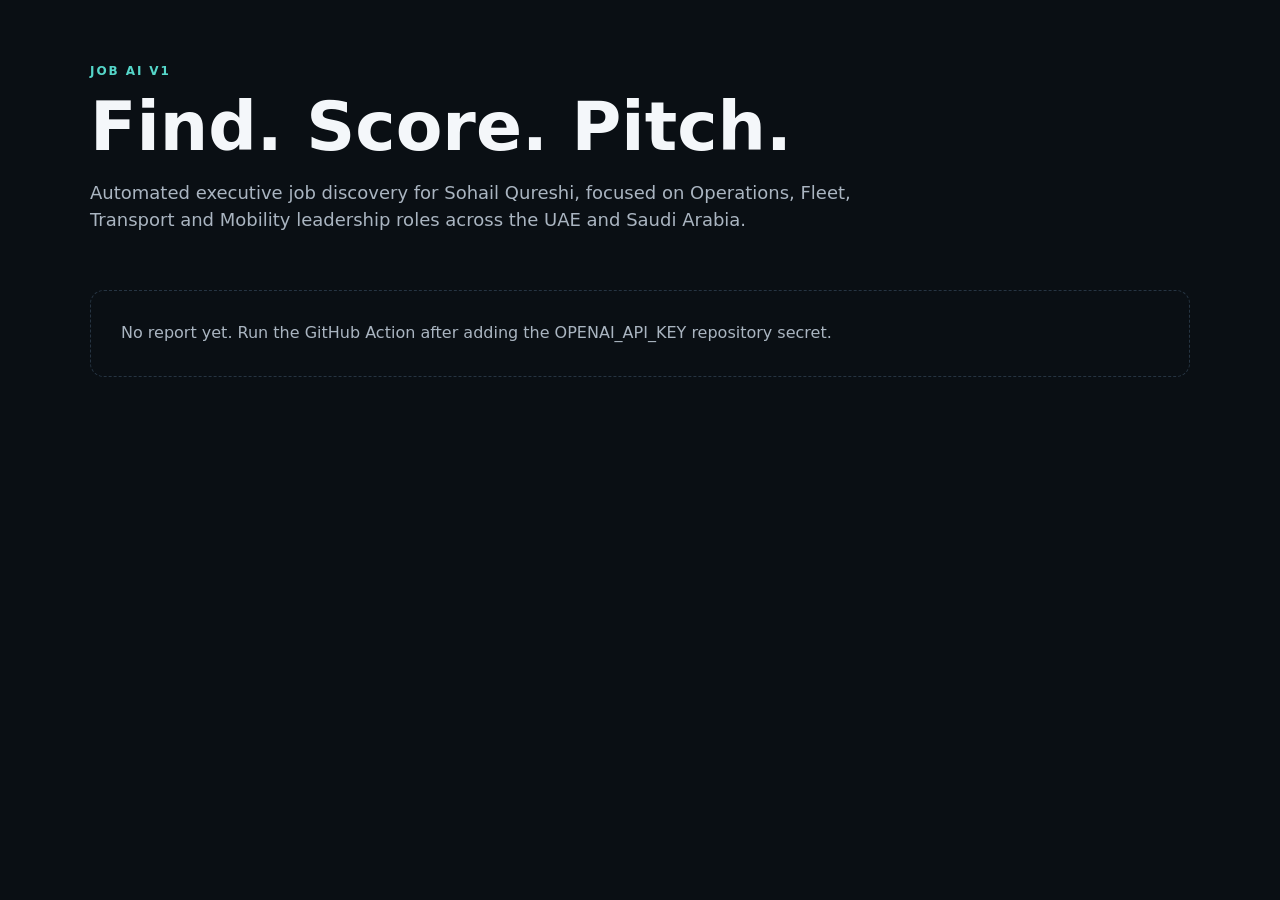
==== job-ai-v1/index.html @ 6c8bf8d5 "Add Job AI V1 dashboard" ====
<!DOCTYPE html>
<html lang="en">
<head>
  <meta charset="UTF-8" />
  <meta name="viewport" content="width=device-width, initial-scale=1.0" />
  <title>Sohail Qureshi | AI Job Outreach Engine</title>
  <style>
    :root{--bg:#0a0f14;--panel:#131c25;--line:#263442;--text:#f4f7fa;--muted:#aab5c1;--accent:#55d6c9}
    *{box-sizing:border-box}body{margin:0;background:var(--bg);color:var(--text);font-family:Inter,system-ui,sans-serif;line-height:1.55}.wrap{width:min(1100px,calc(100% - 36px));margin:auto;padding:50px 0}.eyebrow{color:var(--accent);font-size:12px;font-weight:900;letter-spacing:.16em;text-transform:uppercase}h1{font-size:clamp(38px,6vw,68px);line-height:1;margin:8px 0 14px}.lead{color:var(--muted);font-size:18px;max-width:800px}.summary{display:grid;grid-template-columns:repeat(3,1fr);gap:14px;margin:28px 0}.card,.job{background:var(--panel);border:1px solid var(--line);border-radius:16px;padding:20px}.card strong{display:block;font-size:28px;color:var(--accent)}.card span{color:var(--muted);font-size:13px}.job{margin:15px 0}.job-head{display:flex;justify-content:space-between;gap:20px;align-items:flex-start}.score{font-size:26px;font-weight:900;color:var(--accent);white-space:nowrap}.meta{color:var(--muted);font-size:14px}.pill{display:inline-block;border:1px solid var(--line);border-radius:999px;padding:5px 9px;font-size:12px;margin:4px 4px 0 0}.pitch{background:#0e151c;border-left:3px solid var(--accent);padding:14px;margin-top:14px;color:#d6dee6}.actions a{display:inline-block;margin:10px 8px 0 0;padding:9px 12px;border-radius:9px;border:1px solid var(--line);color:var(--text);text-decoration:none}.empty{padding:30px;border:1px dashed var(--line);border-radius:14px;color:var(--muted)}@media(max-width:700px){.summary{grid-template-columns:1fr}.job-head{flex-direction:column}.wrap{padding-top:28px}}
  </style>
</head>
<body>
  <main class="wrap">
    <p class="eyebrow">Job AI V1</p>
    <h1>Find. Score. Pitch.</h1>
    <p class="lead">Automated executive job discovery for Sohail Qureshi, focused on Operations, Fleet, Transport and Mobility leadership roles across the UAE and Saudi Arabia.</p>
    <section class="summary" id="summary"></section>
    <section id="jobs"><div class="empty">No report yet. Run the GitHub Action after adding the OPENAI_API_KEY repository secret.</div></section>
  </main>
<script>
async function load(){
  try{
    const r=await fetch('./output/latest.json?ts='+Date.now());
    if(!r.ok) throw new Error('No report');
    const d=await r.json();
    const s=d.summary||{};
    document.getElementById('summary').innerHTML=`
      <div class="card"><strong>${s.credible_jobs_found ?? d.jobs.length}</strong><span>Credible opportunities</span></div>
      <div class="card"><strong>${s.high_fit_count ?? 0}</strong><span>High-fit roles</span></div>
      <div class="card"><strong>${(s.searched_markets||[]).join(' · ') || 'UAE · KSA'}</strong><span>Markets searched</span></div>`;
    const jobs=(d.jobs||[]).map(j=>`<article class="job">
      <div class="job-head"><div><h2>${j.rank}. ${j.job_title}</h2><div class="meta">${j.company} · ${j.location} · Live confidence: ${j.live_confidence}</div></div><div class="score">${j.fit_score}/100</div></div>
      <div>${(j.why_fit||[]).map(x=>`<span class="pill">${x}</span>`).join('')}</div>
      <div class="pitch"><strong>${j.email_subject}</strong><br><br>${j.email_pitch}</div>
      <div class="actions">${j.job_url?`<a href="${j.job_url}" target="_blank">Open job</a>`:''}${j.source_url?`<a href="${j.source_url}" target="_blank">Source</a>`:''}</div>
    </article>`).join('');
    document.getElementById('jobs').innerHTML=jobs||'<div class="empty">No qualifying jobs found in the latest run.</div>';
  }catch(e){}
}
load();
</script>
</body>
</html>
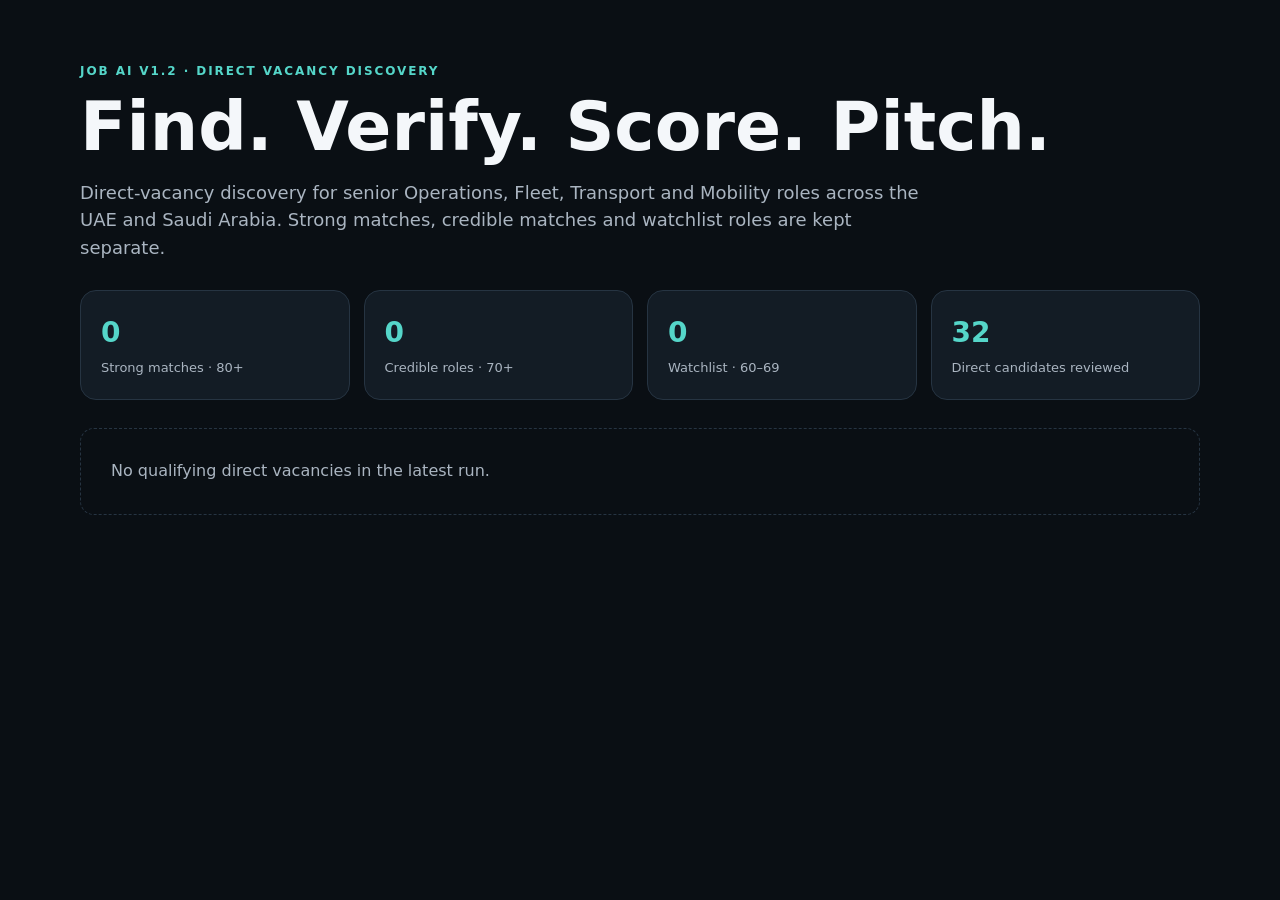
==== commit 22e516f8: "Update Job AI dashboard for V1.2" ====
--- a/job-ai-v1/index.html
+++ b/job-ai-v1/index.html
@@ -3,39 +3,39 @@
 <head>
   <meta charset="UTF-8" />
   <meta name="viewport" content="width=device-width, initial-scale=1.0" />
-  <title>Sohail Qureshi | AI Job Outreach Engine</title>
+  <title>Sohail Qureshi | AI Job Outreach Engine V1.2</title>
   <style>
-    :root{--bg:#0a0f14;--panel:#131c25;--line:#263442;--text:#f4f7fa;--muted:#aab5c1;--accent:#55d6c9}
-    *{box-sizing:border-box}body{margin:0;background:var(--bg);color:var(--text);font-family:Inter,system-ui,sans-serif;line-height:1.55}.wrap{width:min(1100px,calc(100% - 36px));margin:auto;padding:50px 0}.eyebrow{color:var(--accent);font-size:12px;font-weight:900;letter-spacing:.16em;text-transform:uppercase}h1{font-size:clamp(38px,6vw,68px);line-height:1;margin:8px 0 14px}.lead{color:var(--muted);font-size:18px;max-width:800px}.summary{display:grid;grid-template-columns:repeat(3,1fr);gap:14px;margin:28px 0}.card,.job{background:var(--panel);border:1px solid var(--line);border-radius:16px;padding:20px}.card strong{display:block;font-size:28px;color:var(--accent)}.card span{color:var(--muted);font-size:13px}.job{margin:15px 0}.job-head{display:flex;justify-content:space-between;gap:20px;align-items:flex-start}.score{font-size:26px;font-weight:900;color:var(--accent);white-space:nowrap}.meta{color:var(--muted);font-size:14px}.pill{display:inline-block;border:1px solid var(--line);border-radius:999px;padding:5px 9px;font-size:12px;margin:4px 4px 0 0}.pitch{background:#0e151c;border-left:3px solid var(--accent);padding:14px;margin-top:14px;color:#d6dee6}.actions a{display:inline-block;margin:10px 8px 0 0;padding:9px 12px;border-radius:9px;border:1px solid var(--line);color:var(--text);text-decoration:none}.empty{padding:30px;border:1px dashed var(--line);border-radius:14px;color:var(--muted)}@media(max-width:700px){.summary{grid-template-columns:1fr}.job-head{flex-direction:column}.wrap{padding-top:28px}}
+    :root{--bg:#0a0f14;--panel:#131c25;--line:#263442;--text:#f4f7fa;--muted:#aab5c1;--accent:#55d6c9;--watch:#d7b25b}
+    *{box-sizing:border-box}body{margin:0;background:var(--bg);color:var(--text);font-family:Inter,system-ui,sans-serif;line-height:1.55}.wrap{width:min(1120px,calc(100% - 36px));margin:auto;padding:50px 0}.eyebrow{color:var(--accent);font-size:12px;font-weight:900;letter-spacing:.16em;text-transform:uppercase}h1{font-size:clamp(38px,6vw,68px);line-height:1;margin:8px 0 14px}.lead{color:var(--muted);font-size:18px;max-width:850px}.summary{display:grid;grid-template-columns:repeat(4,1fr);gap:14px;margin:28px 0}.card,.job{background:var(--panel);border:1px solid var(--line);border-radius:16px;padding:20px}.card strong{display:block;font-size:28px;color:var(--accent)}.card span{color:var(--muted);font-size:13px}.job{margin:15px 0}.job-head{display:flex;justify-content:space-between;gap:20px;align-items:flex-start}.score{font-size:26px;font-weight:900;color:var(--accent);white-space:nowrap}.meta{color:var(--muted);font-size:14px}.tier{display:inline-block;margin-top:8px;border:1px solid var(--line);border-radius:999px;padding:4px 8px;font-size:11px;text-transform:uppercase;letter-spacing:.08em}.tier.watchlist{color:var(--watch)}.pill{display:inline-block;border:1px solid var(--line);border-radius:999px;padding:5px 9px;font-size:12px;margin:4px 4px 0 0}.pitch{background:#0e151c;border-left:3px solid var(--accent);padding:14px;margin-top:14px;color:#d6dee6}.actions a{display:inline-block;margin:10px 8px 0 0;padding:9px 12px;border-radius:9px;border:1px solid var(--line);color:var(--text);text-decoration:none}.empty{padding:30px;border:1px dashed var(--line);border-radius:14px;color:var(--muted)}@media(max-width:800px){.summary{grid-template-columns:1fr 1fr}}@media(max-width:650px){.summary{grid-template-columns:1fr}.job-head{flex-direction:column}.wrap{padding-top:28px}}
   </style>
 </head>
 <body>
   <main class="wrap">
-    <p class="eyebrow">Job AI V1</p>
-    <h1>Find. Score. Pitch.</h1>
-    <p class="lead">Automated executive job discovery for Sohail Qureshi, focused on Operations, Fleet, Transport and Mobility leadership roles across the UAE and Saudi Arabia.</p>
+    <p class="eyebrow">Job AI V1.2 · Direct Vacancy Discovery</p>
+    <h1>Find. Verify. Score. Pitch.</h1>
+    <p class="lead">Direct-vacancy discovery for senior Operations, Fleet, Transport and Mobility roles across the UAE and Saudi Arabia. Strong matches, credible matches and watchlist roles are kept separate.</p>
     <section class="summary" id="summary"></section>
-    <section id="jobs"><div class="empty">No report yet. Run the GitHub Action after adding the OPENAI_API_KEY repository secret.</div></section>
+    <section id="jobs"><div class="empty">No V1.2 report yet. Run Job AI V1.2 from GitHub Actions.</div></section>
   </main>
 <script>
+function esc(v=''){return String(v).replace(/[&<>"']/g,m=>({'&':'&amp;','<':'&lt;','>':'&gt;','"':'&quot;',"'":'&#39;'}[m]))}
 async function load(){
   try{
     const r=await fetch('./output/latest.json?ts='+Date.now());
     if(!r.ok) throw new Error('No report');
-    const d=await r.json();
-    const s=d.summary||{};
+    const d=await r.json(), s=d.summary||{}, jobs=d.jobs||[];
     document.getElementById('summary').innerHTML=`
-      <div class="card"><strong>${s.credible_jobs_found ?? d.jobs.length}</strong><span>Credible opportunities</span></div>
-      <div class="card"><strong>${s.high_fit_count ?? 0}</strong><span>High-fit roles</span></div>
-      <div class="card"><strong>${(s.searched_markets||[]).join(' · ') || 'UAE · KSA'}</strong><span>Markets searched</span></div>`;
-    const jobs=(d.jobs||[]).map(j=>`<article class="job">
-      <div class="job-head"><div><h2>${j.rank}. ${j.job_title}</h2><div class="meta">${j.company} · ${j.location} · Live confidence: ${j.live_confidence}</div></div><div class="score">${j.fit_score}/100</div></div>
-      <div>${(j.why_fit||[]).map(x=>`<span class="pill">${x}</span>`).join('')}</div>
-      <div class="pitch"><strong>${j.email_subject}</strong><br><br>${j.email_pitch}</div>
-      <div class="actions">${j.job_url?`<a href="${j.job_url}" target="_blank">Open job</a>`:''}${j.source_url?`<a href="${j.source_url}" target="_blank">Source</a>`:''}</div>
-    </article>`).join('');
-    document.getElementById('jobs').innerHTML=jobs||'<div class="empty">No qualifying jobs found in the latest run.</div>';
-  }catch(e){}
+      <div class="card"><strong>${s.high_fit_count ?? 0}</strong><span>Strong matches · 80+</span></div>
+      <div class="card"><strong>${s.credible_jobs_found ?? 0}</strong><span>Credible roles · 70+</span></div>
+      <div class="card"><strong>${s.watchlist_count ?? 0}</strong><span>Watchlist · 60–69</span></div>
+      <div class="card"><strong>${s.discovery_candidates_reviewed ?? 0}</strong><span>Direct candidates reviewed</span></div>`;
+    document.getElementById('jobs').innerHTML=jobs.map(j=>`<article class="job">
+      <div class="job-head"><div><h2>${j.rank}. ${esc(j.job_title)}</h2><div class="meta">${esc(j.company)} · ${esc(j.location)} · Live confidence: ${esc(j.live_confidence)}</div><span class="tier ${esc(j.fit_tier)}">${esc(j.fit_tier)}</span></div><div class="score">${j.fit_score}/100</div></div>
+      <div>${(j.why_fit||[]).map(x=>`<span class="pill">${esc(x)}</span>`).join('')}</div>
+      <div class="pitch"><strong>${esc(j.email_subject)}</strong><br><br>${esc(j.email_pitch)}</div>
+      <div class="actions">${j.job_url?`<a href="${esc(j.job_url)}" target="_blank" rel="noopener">Open vacancy</a>`:''}</div>
+    </article>`).join('') || '<div class="empty">No qualifying direct vacancies in the latest run.</div>';
+  }catch(e){document.getElementById('jobs').innerHTML='<div class="empty">Report unavailable.</div>'}
 }
 load();
 </script>
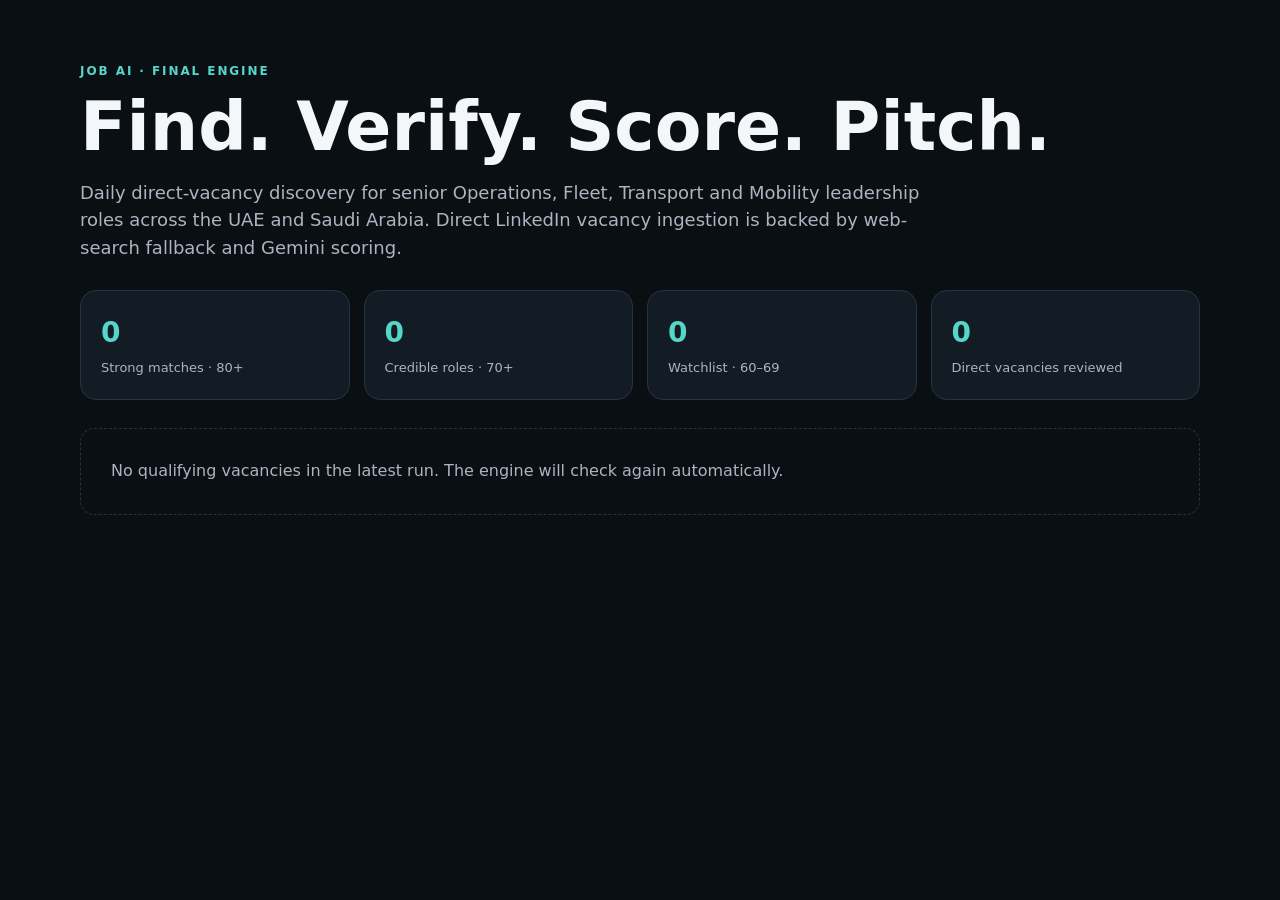
==== commit c7878a05: "Finalize Job AI dashboard" ====
--- a/job-ai-v1/index.html
+++ b/job-ai-v1/index.html
@@ -3,7 +3,7 @@
 <head>
   <meta charset="UTF-8" />
   <meta name="viewport" content="width=device-width, initial-scale=1.0" />
-  <title>Sohail Qureshi | AI Job Outreach Engine V1.2</title>
+  <title>Sohail Qureshi | Job AI Final</title>
   <style>
     :root{--bg:#0a0f14;--panel:#131c25;--line:#263442;--text:#f4f7fa;--muted:#aab5c1;--accent:#55d6c9;--watch:#d7b25b}
     *{box-sizing:border-box}body{margin:0;background:var(--bg);color:var(--text);font-family:Inter,system-ui,sans-serif;line-height:1.55}.wrap{width:min(1120px,calc(100% - 36px));margin:auto;padding:50px 0}.eyebrow{color:var(--accent);font-size:12px;font-weight:900;letter-spacing:.16em;text-transform:uppercase}h1{font-size:clamp(38px,6vw,68px);line-height:1;margin:8px 0 14px}.lead{color:var(--muted);font-size:18px;max-width:850px}.summary{display:grid;grid-template-columns:repeat(4,1fr);gap:14px;margin:28px 0}.card,.job{background:var(--panel);border:1px solid var(--line);border-radius:16px;padding:20px}.card strong{display:block;font-size:28px;color:var(--accent)}.card span{color:var(--muted);font-size:13px}.job{margin:15px 0}.job-head{display:flex;justify-content:space-between;gap:20px;align-items:flex-start}.score{font-size:26px;font-weight:900;color:var(--accent);white-space:nowrap}.meta{color:var(--muted);font-size:14px}.tier{display:inline-block;margin-top:8px;border:1px solid var(--line);border-radius:999px;padding:4px 8px;font-size:11px;text-transform:uppercase;letter-spacing:.08em}.tier.watchlist{color:var(--watch)}.pill{display:inline-block;border:1px solid var(--line);border-radius:999px;padding:5px 9px;font-size:12px;margin:4px 4px 0 0}.pitch{background:#0e151c;border-left:3px solid var(--accent);padding:14px;margin-top:14px;color:#d6dee6}.actions a{display:inline-block;margin:10px 8px 0 0;padding:9px 12px;border-radius:9px;border:1px solid var(--line);color:var(--text);text-decoration:none}.empty{padding:30px;border:1px dashed var(--line);border-radius:14px;color:var(--muted)}@media(max-width:800px){.summary{grid-template-columns:1fr 1fr}}@media(max-width:650px){.summary{grid-template-columns:1fr}.job-head{flex-direction:column}.wrap{padding-top:28px}}
@@ -11,33 +11,32 @@
 </head>
 <body>
   <main class="wrap">
-    <p class="eyebrow">Job AI V1.2 · Direct Vacancy Discovery</p>
+    <p class="eyebrow">Job AI · Final Engine</p>
     <h1>Find. Verify. Score. Pitch.</h1>
-    <p class="lead">Direct-vacancy discovery for senior Operations, Fleet, Transport and Mobility roles across the UAE and Saudi Arabia. Strong matches, credible matches and watchlist roles are kept separate.</p>
+    <p class="lead">Daily direct-vacancy discovery for senior Operations, Fleet, Transport and Mobility leadership roles across the UAE and Saudi Arabia. Direct LinkedIn vacancy ingestion is backed by web-search fallback and Gemini scoring.</p>
     <section class="summary" id="summary"></section>
-    <section id="jobs"><div class="empty">No V1.2 report yet. Run Job AI V1.2 from GitHub Actions.</div></section>
+    <section id="jobs"><div class="empty">Waiting for the next automated report.</div></section>
   </main>
 <script>
 function esc(v=''){return String(v).replace(/[&<>"']/g,m=>({'&':'&amp;','<':'&lt;','>':'&gt;','"':'&quot;',"'":'&#39;'}[m]))}
 async function load(){
   try{
-    const r=await fetch('./output/latest.json?ts='+Date.now());
-    if(!r.ok) throw new Error('No report');
+    const r=await fetch('./output/latest.json?ts='+Date.now()); if(!r.ok) throw new Error('No report');
     const d=await r.json(), s=d.summary||{}, jobs=d.jobs||[];
     document.getElementById('summary').innerHTML=`
       <div class="card"><strong>${s.high_fit_count ?? 0}</strong><span>Strong matches · 80+</span></div>
       <div class="card"><strong>${s.credible_jobs_found ?? 0}</strong><span>Credible roles · 70+</span></div>
       <div class="card"><strong>${s.watchlist_count ?? 0}</strong><span>Watchlist · 60–69</span></div>
-      <div class="card"><strong>${s.discovery_candidates_reviewed ?? 0}</strong><span>Direct candidates reviewed</span></div>`;
+      <div class="card"><strong>${s.discovery_candidates_reviewed ?? 0}</strong><span>Direct vacancies reviewed</span></div>`;
     document.getElementById('jobs').innerHTML=jobs.map(j=>`<article class="job">
       <div class="job-head"><div><h2>${j.rank}. ${esc(j.job_title)}</h2><div class="meta">${esc(j.company)} · ${esc(j.location)} · Live confidence: ${esc(j.live_confidence)}</div><span class="tier ${esc(j.fit_tier)}">${esc(j.fit_tier)}</span></div><div class="score">${j.fit_score}/100</div></div>
       <div>${(j.why_fit||[]).map(x=>`<span class="pill">${esc(x)}</span>`).join('')}</div>
-      <div class="pitch"><strong>${esc(j.email_subject)}</strong><br><br>${esc(j.email_pitch)}</div>
+      ${(j.email_subject||j.email_pitch)?`<div class="pitch"><strong>${esc(j.email_subject)}</strong><br><br>${esc(j.email_pitch)}</div>`:''}
       <div class="actions">${j.job_url?`<a href="${esc(j.job_url)}" target="_blank" rel="noopener">Open vacancy</a>`:''}</div>
-    </article>`).join('') || '<div class="empty">No qualifying direct vacancies in the latest run.</div>';
+    </article>`).join('') || '<div class="empty">No qualifying vacancies in the latest run. The engine will check again automatically.</div>';
   }catch(e){document.getElementById('jobs').innerHTML='<div class="empty">Report unavailable.</div>'}
 }
 load();
 </script>
 </body>
-</html>
+</html>
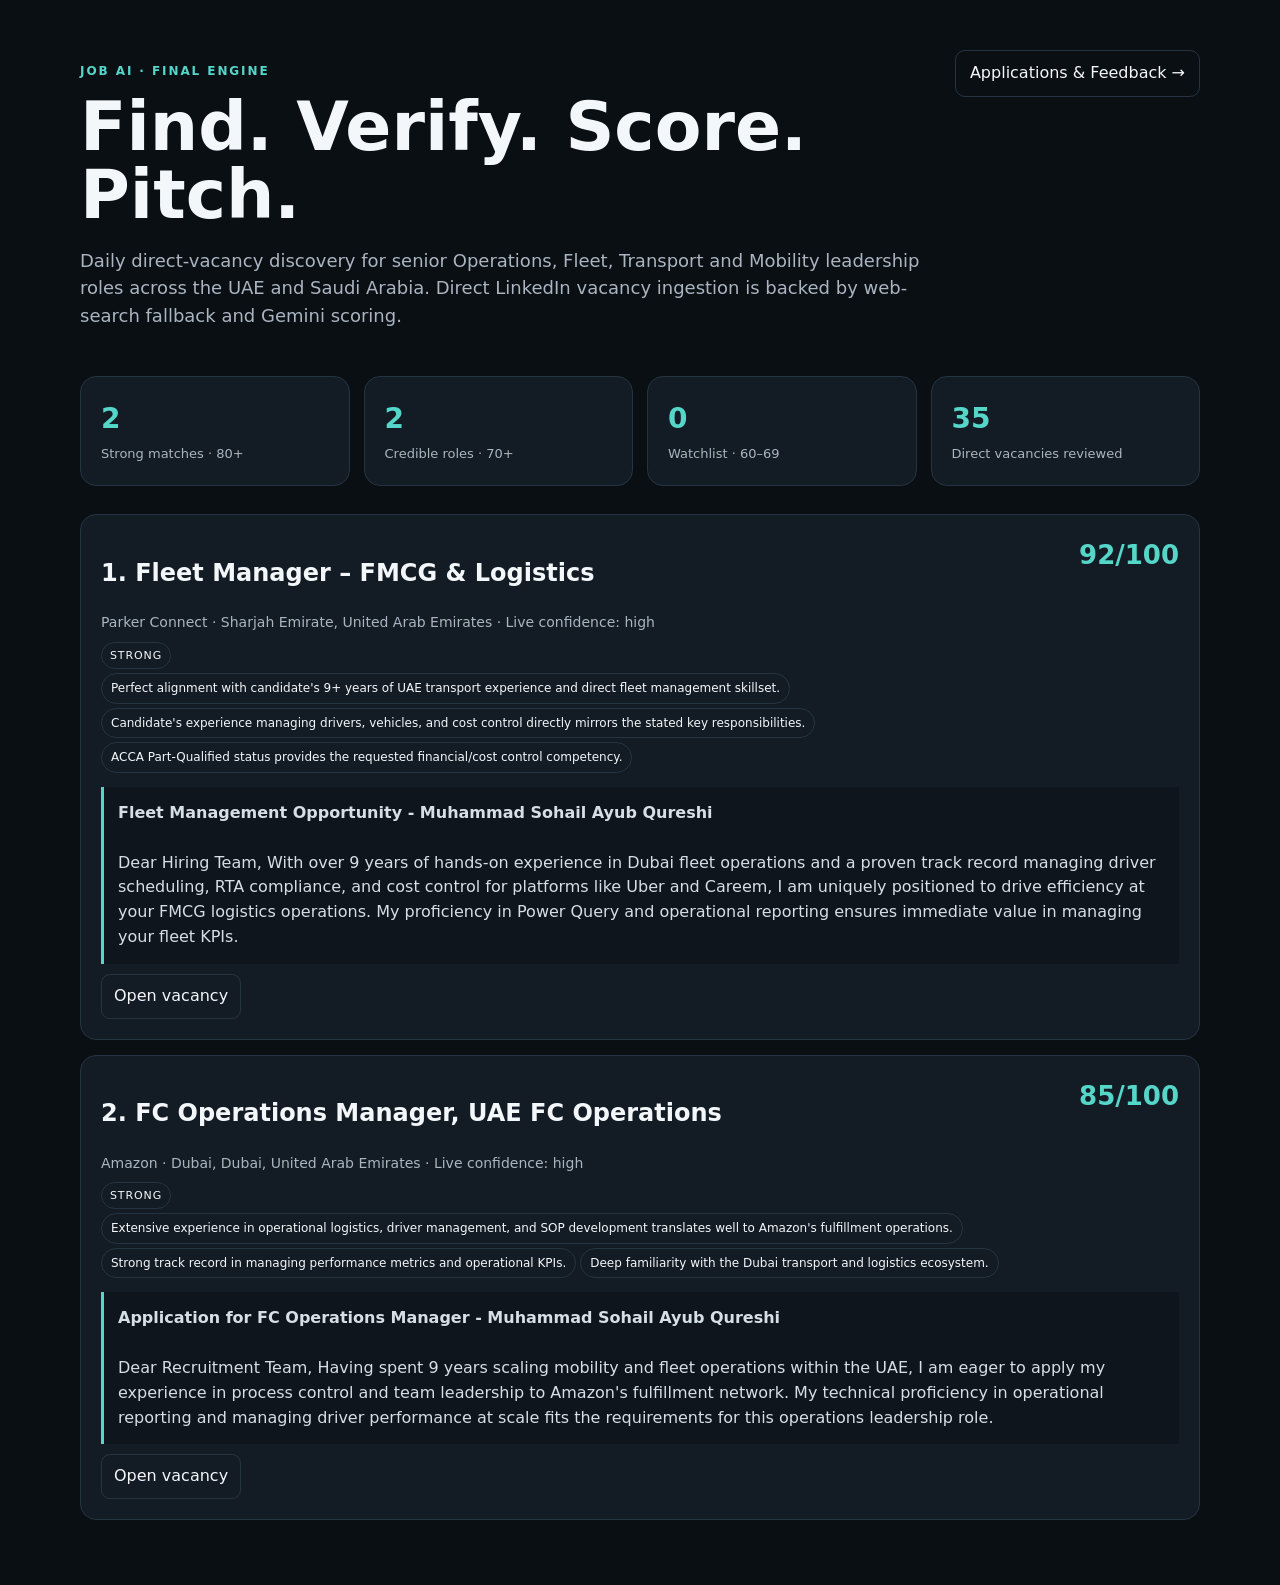
==== commit 766caa89: "Link Job AI dashboard to application tracker" ====
--- a/job-ai-v1/index.html
+++ b/job-ai-v1/index.html
@@ -6,14 +6,12 @@
   <title>Sohail Qureshi | Job AI Final</title>
   <style>
     :root{--bg:#0a0f14;--panel:#131c25;--line:#263442;--text:#f4f7fa;--muted:#aab5c1;--accent:#55d6c9;--watch:#d7b25b}
-    *{box-sizing:border-box}body{margin:0;background:var(--bg);color:var(--text);font-family:Inter,system-ui,sans-serif;line-height:1.55}.wrap{width:min(1120px,calc(100% - 36px));margin:auto;padding:50px 0}.eyebrow{color:var(--accent);font-size:12px;font-weight:900;letter-spacing:.16em;text-transform:uppercase}h1{font-size:clamp(38px,6vw,68px);line-height:1;margin:8px 0 14px}.lead{color:var(--muted);font-size:18px;max-width:850px}.summary{display:grid;grid-template-columns:repeat(4,1fr);gap:14px;margin:28px 0}.card,.job{background:var(--panel);border:1px solid var(--line);border-radius:16px;padding:20px}.card strong{display:block;font-size:28px;color:var(--accent)}.card span{color:var(--muted);font-size:13px}.job{margin:15px 0}.job-head{display:flex;justify-content:space-between;gap:20px;align-items:flex-start}.score{font-size:26px;font-weight:900;color:var(--accent);white-space:nowrap}.meta{color:var(--muted);font-size:14px}.tier{display:inline-block;margin-top:8px;border:1px solid var(--line);border-radius:999px;padding:4px 8px;font-size:11px;text-transform:uppercase;letter-spacing:.08em}.tier.watchlist{color:var(--watch)}.pill{display:inline-block;border:1px solid var(--line);border-radius:999px;padding:5px 9px;font-size:12px;margin:4px 4px 0 0}.pitch{background:#0e151c;border-left:3px solid var(--accent);padding:14px;margin-top:14px;color:#d6dee6}.actions a{display:inline-block;margin:10px 8px 0 0;padding:9px 12px;border-radius:9px;border:1px solid var(--line);color:var(--text);text-decoration:none}.empty{padding:30px;border:1px dashed var(--line);border-radius:14px;color:var(--muted)}@media(max-width:800px){.summary{grid-template-columns:1fr 1fr}}@media(max-width:650px){.summary{grid-template-columns:1fr}.job-head{flex-direction:column}.wrap{padding-top:28px}}
+    *{box-sizing:border-box}body{margin:0;background:var(--bg);color:var(--text);font-family:Inter,system-ui,sans-serif;line-height:1.55}.wrap{width:min(1120px,calc(100% - 36px));margin:auto;padding:50px 0}.eyebrow{color:var(--accent);font-size:12px;font-weight:900;letter-spacing:.16em;text-transform:uppercase}h1{font-size:clamp(38px,6vw,68px);line-height:1;margin:8px 0 14px}.lead{color:var(--muted);font-size:18px;max-width:850px}.top{display:flex;justify-content:space-between;gap:20px;align-items:flex-start}.tracker-link{display:inline-block;border:1px solid var(--line);border-radius:10px;padding:10px 14px;color:var(--text);text-decoration:none;white-space:nowrap}.summary{display:grid;grid-template-columns:repeat(4,1fr);gap:14px;margin:28px 0}.card,.job{background:var(--panel);border:1px solid var(--line);border-radius:16px;padding:20px}.card strong{display:block;font-size:28px;color:var(--accent)}.card span{color:var(--muted);font-size:13px}.job{margin:15px 0}.job-head{display:flex;justify-content:space-between;gap:20px;align-items:flex-start}.score{font-size:26px;font-weight:900;color:var(--accent);white-space:nowrap}.meta{color:var(--muted);font-size:14px}.tier{display:inline-block;margin-top:8px;border:1px solid var(--line);border-radius:999px;padding:4px 8px;font-size:11px;text-transform:uppercase;letter-spacing:.08em}.tier.watchlist{color:var(--watch)}.pill{display:inline-block;border:1px solid var(--line);border-radius:999px;padding:5px 9px;font-size:12px;margin:4px 4px 0 0}.pitch{background:#0e151c;border-left:3px solid var(--accent);padding:14px;margin-top:14px;color:#d6dee6}.actions a{display:inline-block;margin:10px 8px 0 0;padding:9px 12px;border-radius:9px;border:1px solid var(--line);color:var(--text);text-decoration:none}.empty{padding:30px;border:1px dashed var(--line);border-radius:14px;color:var(--muted)}@media(max-width:800px){.summary{grid-template-columns:1fr 1fr}.top{flex-direction:column}}@media(max-width:650px){.summary{grid-template-columns:1fr}.job-head{flex-direction:column}.wrap{padding-top:28px}}
   </style>
 </head>
 <body>
   <main class="wrap">
-    <p class="eyebrow">Job AI · Final Engine</p>
-    <h1>Find. Verify. Score. Pitch.</h1>
-    <p class="lead">Daily direct-vacancy discovery for senior Operations, Fleet, Transport and Mobility leadership roles across the UAE and Saudi Arabia. Direct LinkedIn vacancy ingestion is backed by web-search fallback and Gemini scoring.</p>
+    <div class="top"><div><p class="eyebrow">Job AI · Final Engine</p><h1>Find. Verify. Score. Pitch.</h1><p class="lead">Daily direct-vacancy discovery for senior Operations, Fleet, Transport and Mobility leadership roles across the UAE and Saudi Arabia. Direct LinkedIn vacancy ingestion is backed by web-search fallback and Gemini scoring.</p></div><a class="tracker-link" href="tracker.html">Applications & Feedback →</a></div>
     <section class="summary" id="summary"></section>
     <section id="jobs"><div class="empty">Waiting for the next automated report.</div></section>
   </main>
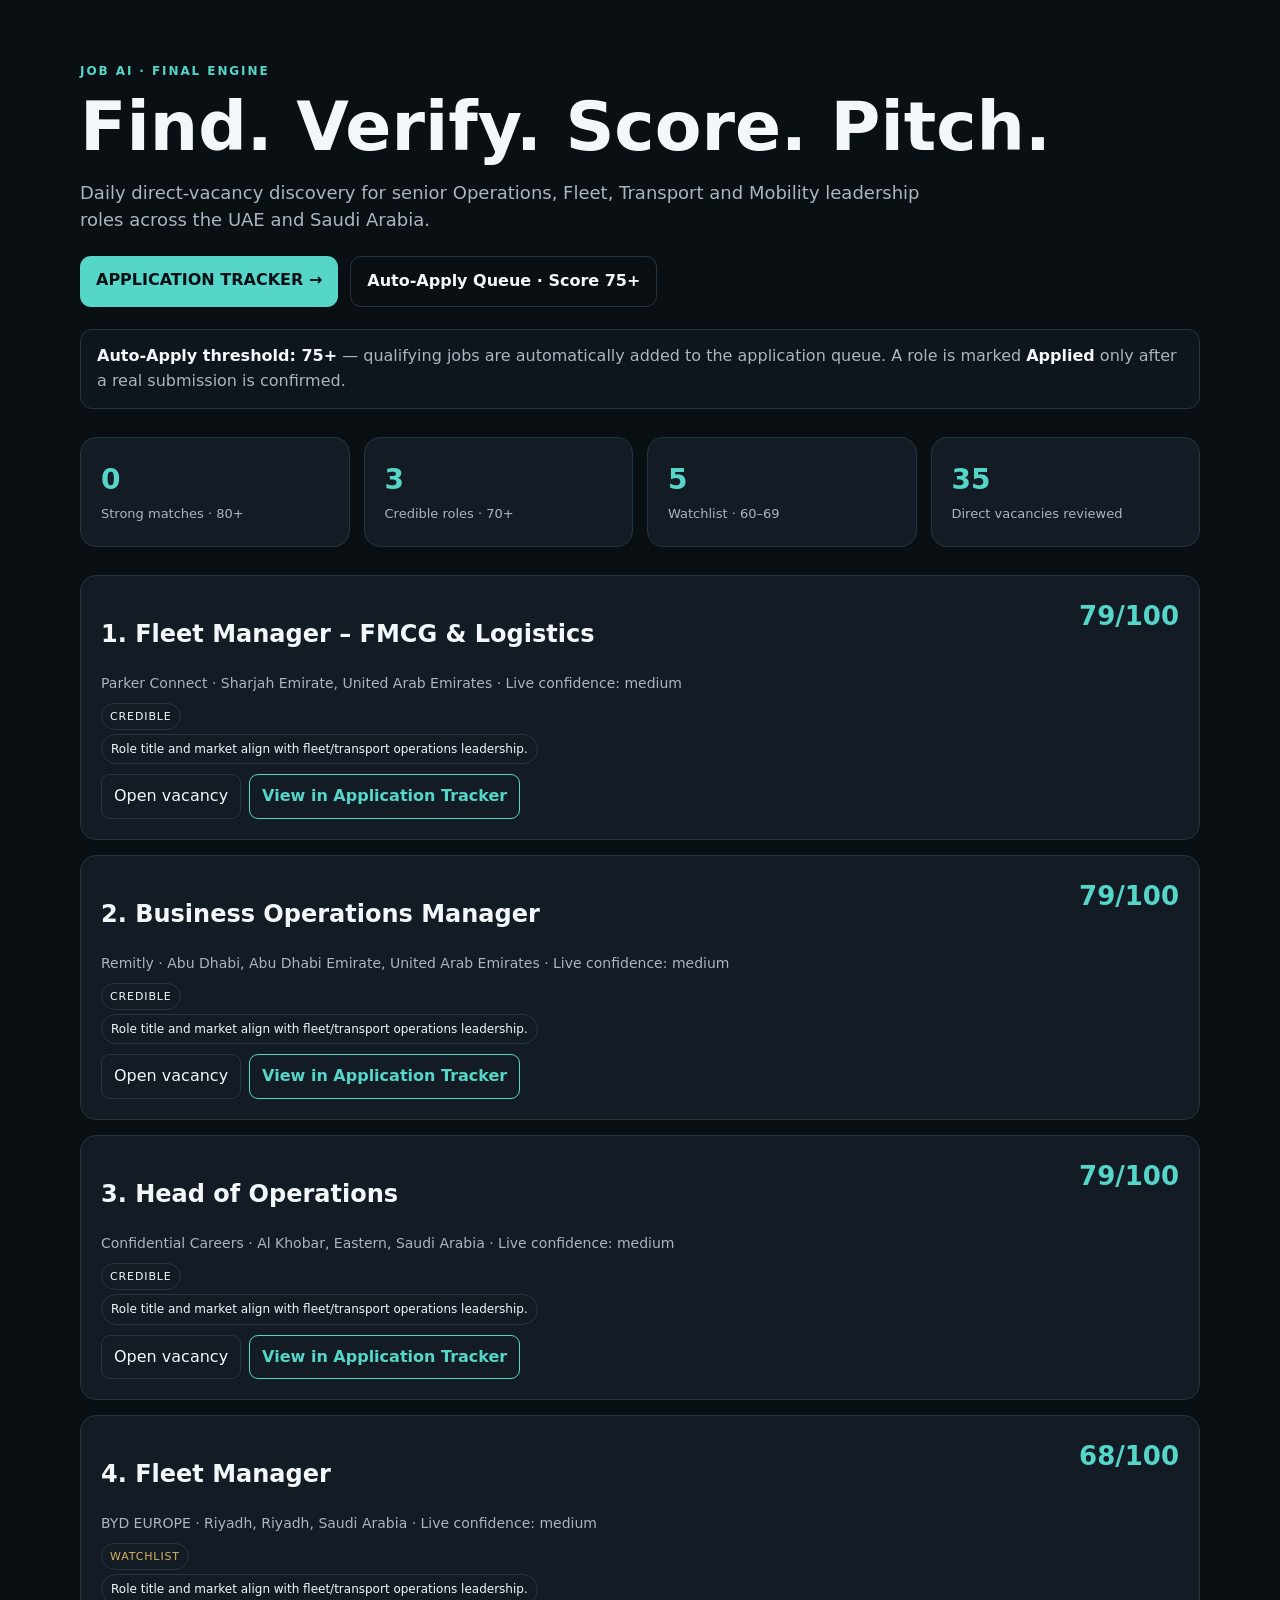
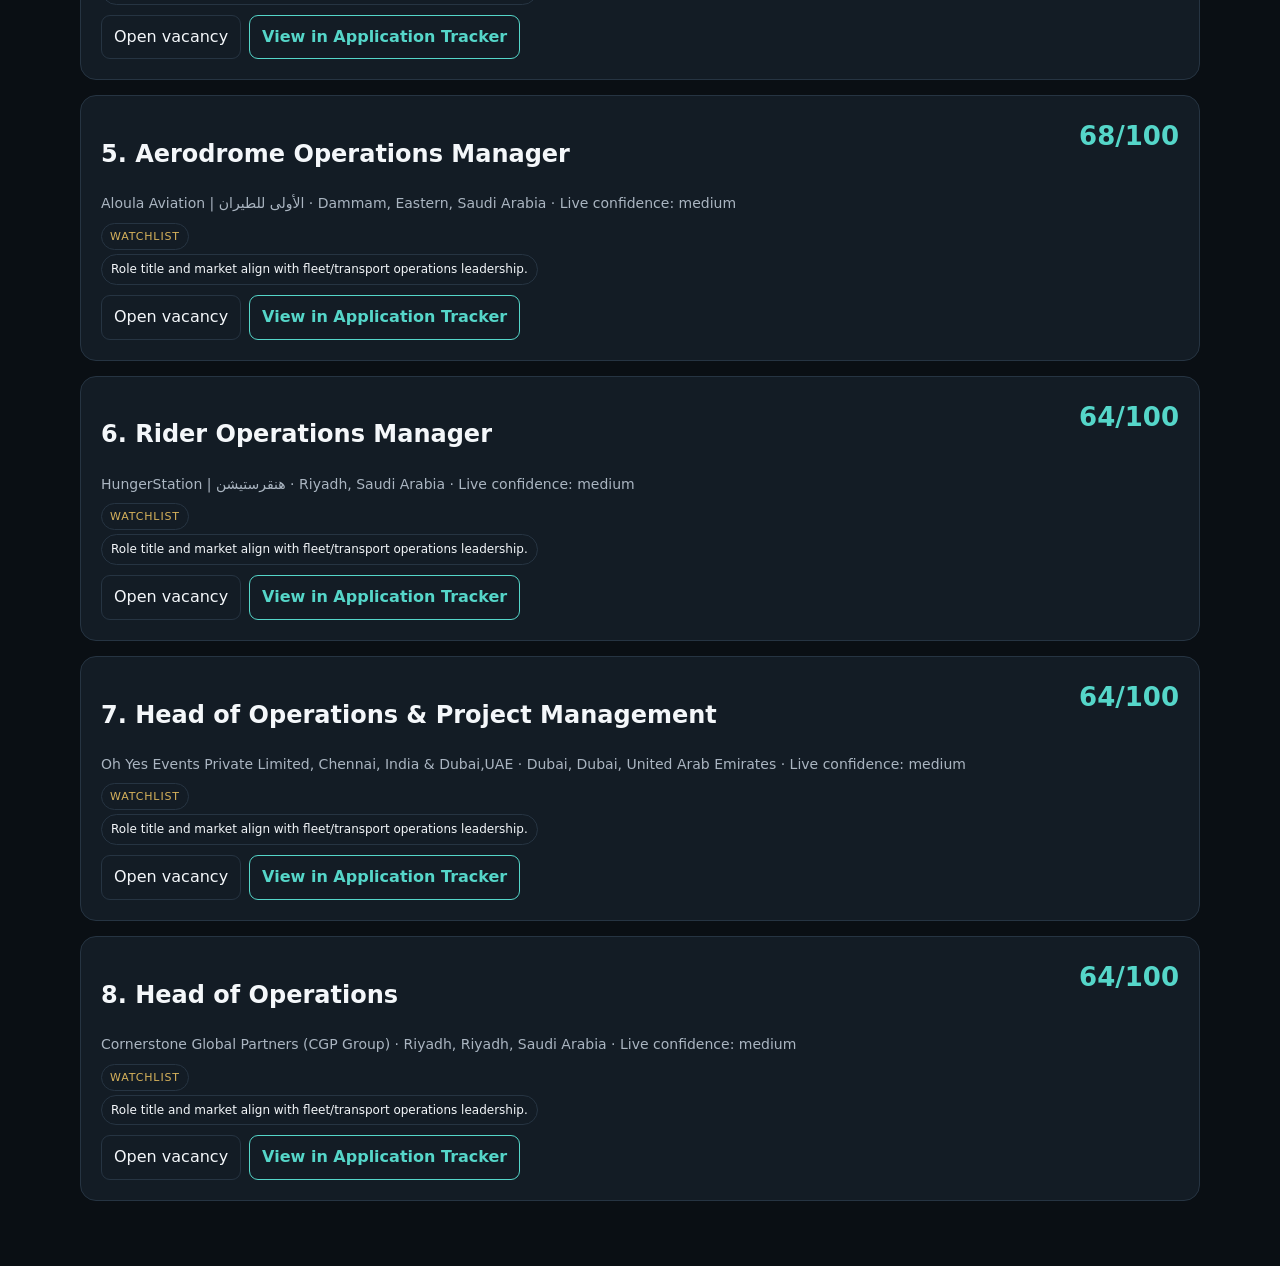
==== commit 62cfc4bf: "Add prominent application tracker and auto-apply queue access" ====
--- a/job-ai-v1/index.html
+++ b/job-ai-v1/index.html
@@ -6,12 +6,16 @@
   <title>Sohail Qureshi | Job AI Final</title>
   <style>
     :root{--bg:#0a0f14;--panel:#131c25;--line:#263442;--text:#f4f7fa;--muted:#aab5c1;--accent:#55d6c9;--watch:#d7b25b}
-    *{box-sizing:border-box}body{margin:0;background:var(--bg);color:var(--text);font-family:Inter,system-ui,sans-serif;line-height:1.55}.wrap{width:min(1120px,calc(100% - 36px));margin:auto;padding:50px 0}.eyebrow{color:var(--accent);font-size:12px;font-weight:900;letter-spacing:.16em;text-transform:uppercase}h1{font-size:clamp(38px,6vw,68px);line-height:1;margin:8px 0 14px}.lead{color:var(--muted);font-size:18px;max-width:850px}.top{display:flex;justify-content:space-between;gap:20px;align-items:flex-start}.tracker-link{display:inline-block;border:1px solid var(--line);border-radius:10px;padding:10px 14px;color:var(--text);text-decoration:none;white-space:nowrap}.summary{display:grid;grid-template-columns:repeat(4,1fr);gap:14px;margin:28px 0}.card,.job{background:var(--panel);border:1px solid var(--line);border-radius:16px;padding:20px}.card strong{display:block;font-size:28px;color:var(--accent)}.card span{color:var(--muted);font-size:13px}.job{margin:15px 0}.job-head{display:flex;justify-content:space-between;gap:20px;align-items:flex-start}.score{font-size:26px;font-weight:900;color:var(--accent);white-space:nowrap}.meta{color:var(--muted);font-size:14px}.tier{display:inline-block;margin-top:8px;border:1px solid var(--line);border-radius:999px;padding:4px 8px;font-size:11px;text-transform:uppercase;letter-spacing:.08em}.tier.watchlist{color:var(--watch)}.pill{display:inline-block;border:1px solid var(--line);border-radius:999px;padding:5px 9px;font-size:12px;margin:4px 4px 0 0}.pitch{background:#0e151c;border-left:3px solid var(--accent);padding:14px;margin-top:14px;color:#d6dee6}.actions a{display:inline-block;margin:10px 8px 0 0;padding:9px 12px;border-radius:9px;border:1px solid var(--line);color:var(--text);text-decoration:none}.empty{padding:30px;border:1px dashed var(--line);border-radius:14px;color:var(--muted)}@media(max-width:800px){.summary{grid-template-columns:1fr 1fr}.top{flex-direction:column}}@media(max-width:650px){.summary{grid-template-columns:1fr}.job-head{flex-direction:column}.wrap{padding-top:28px}}
+    *{box-sizing:border-box}body{margin:0;background:var(--bg);color:var(--text);font-family:Inter,system-ui,sans-serif;line-height:1.55}.wrap{width:min(1120px,calc(100% - 36px));margin:auto;padding:50px 0}.eyebrow{color:var(--accent);font-size:12px;font-weight:900;letter-spacing:.16em;text-transform:uppercase}h1{font-size:clamp(38px,6vw,68px);line-height:1;margin:8px 0 14px}.lead{color:var(--muted);font-size:18px;max-width:850px}.toolbar{display:flex;gap:12px;flex-wrap:wrap;margin:22px 0}.tracker-btn{display:inline-block;background:var(--accent);color:#071014;text-decoration:none;font-weight:900;border-radius:11px;padding:12px 16px}.ghost-btn{display:inline-block;border:1px solid var(--line);color:var(--text);text-decoration:none;font-weight:800;border-radius:11px;padding:12px 16px}.rule{border:1px solid var(--line);background:#0e151c;border-radius:12px;padding:14px 16px;color:var(--muted)}.rule b{color:var(--text)}.summary{display:grid;grid-template-columns:repeat(4,1fr);gap:14px;margin:28px 0}.card,.job{background:var(--panel);border:1px solid var(--line);border-radius:16px;padding:20px}.card strong{display:block;font-size:28px;color:var(--accent)}.card span{color:var(--muted);font-size:13px}.job{margin:15px 0}.job-head{display:flex;justify-content:space-between;gap:20px;align-items:flex-start}.score{font-size:26px;font-weight:900;color:var(--accent);white-space:nowrap}.meta{color:var(--muted);font-size:14px}.tier{display:inline-block;margin-top:8px;border:1px solid var(--line);border-radius:999px;padding:4px 8px;font-size:11px;text-transform:uppercase;letter-spacing:.08em}.tier.watchlist{color:var(--watch)}.pill{display:inline-block;border:1px solid var(--line);border-radius:999px;padding:5px 9px;font-size:12px;margin:4px 4px 0 0}.pitch{background:#0e151c;border-left:3px solid var(--accent);padding:14px;margin-top:14px;color:#d6dee6}.actions a{display:inline-block;margin:10px 8px 0 0;padding:9px 12px;border-radius:9px;border:1px solid var(--line);color:var(--text);text-decoration:none}.actions a.track{border-color:var(--accent);color:var(--accent);font-weight:800}.empty{padding:30px;border:1px dashed var(--line);border-radius:14px;color:var(--muted)}@media(max-width:800px){.summary{grid-template-columns:1fr 1fr}}@media(max-width:650px){.summary{grid-template-columns:1fr}.job-head{flex-direction:column}.wrap{padding-top:28px}}
   </style>
 </head>
 <body>
   <main class="wrap">
-    <div class="top"><div><p class="eyebrow">Job AI · Final Engine</p><h1>Find. Verify. Score. Pitch.</h1><p class="lead">Daily direct-vacancy discovery for senior Operations, Fleet, Transport and Mobility leadership roles across the UAE and Saudi Arabia. Direct LinkedIn vacancy ingestion is backed by web-search fallback and Gemini scoring.</p></div><a class="tracker-link" href="tracker.html">Applications & Feedback →</a></div>
+    <p class="eyebrow">Job AI · Final Engine</p>
+    <h1>Find. Verify. Score. Pitch.</h1>
+    <p class="lead">Daily direct-vacancy discovery for senior Operations, Fleet, Transport and Mobility leadership roles across the UAE and Saudi Arabia.</p>
+    <div class="toolbar"><a class="tracker-btn" href="tracker.html">APPLICATION TRACKER →</a><a class="ghost-btn" href="tracker.html">Auto-Apply Queue · Score 75+</a></div>
+    <div class="rule"><b>Auto-Apply threshold: 75+</b> — qualifying jobs are automatically added to the application queue. A role is marked <b>Applied</b> only after a real submission is confirmed.</div>
     <section class="summary" id="summary"></section>
     <section id="jobs"><div class="empty">Waiting for the next automated report.</div></section>
   </main>
@@ -30,7 +34,7 @@
       <div class="job-head"><div><h2>${j.rank}. ${esc(j.job_title)}</h2><div class="meta">${esc(j.company)} · ${esc(j.location)} · Live confidence: ${esc(j.live_confidence)}</div><span class="tier ${esc(j.fit_tier)}">${esc(j.fit_tier)}</span></div><div class="score">${j.fit_score}/100</div></div>
       <div>${(j.why_fit||[]).map(x=>`<span class="pill">${esc(x)}</span>`).join('')}</div>
       ${(j.email_subject||j.email_pitch)?`<div class="pitch"><strong>${esc(j.email_subject)}</strong><br><br>${esc(j.email_pitch)}</div>`:''}
-      <div class="actions">${j.job_url?`<a href="${esc(j.job_url)}" target="_blank" rel="noopener">Open vacancy</a>`:''}</div>
+      <div class="actions">${j.job_url?`<a href="${esc(j.job_url)}" target="_blank" rel="noopener">Open vacancy</a>`:''}<a class="track" href="tracker.html">View in Application Tracker</a></div>
     </article>`).join('') || '<div class="empty">No qualifying vacancies in the latest run. The engine will check again automatically.</div>';
   }catch(e){document.getElementById('jobs').innerHTML='<div class="empty">Report unavailable.</div>'}
 }
